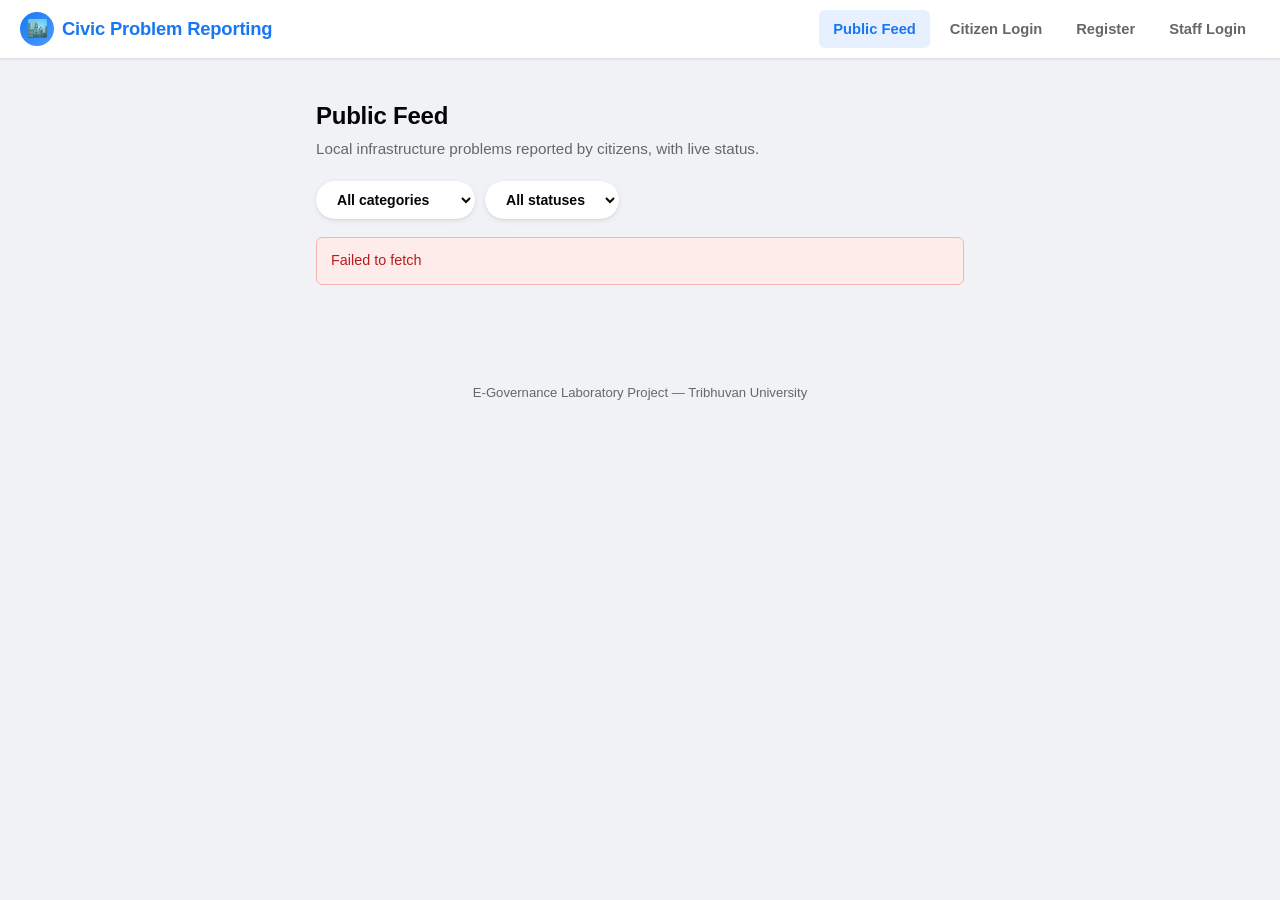
==== frontend/index.html @ 436348e1 "refine all" ====
<!DOCTYPE html>
<html lang="en">
<head>
<meta charset="UTF-8" />
<meta name="viewport" content="width=device-width, initial-scale=1.0" />
<title>Public Feed — Local Civic Problem Reporting System</title>
<link rel="stylesheet" href="css/style.css?v=2" />
</head>
<body>

<header class="site-header">
  <a class="brand" href="index.html"><span class="brand-icon">🏙️</span>Civic Problem Reporting</a>
  <nav id="nav-links"></nav>
</header>

<main>
  <h1>Public Feed</h1>
  <p class="subtitle">Local infrastructure problems reported by citizens, with live status.</p>

  <div class="filters">
    <select id="category-filter">
      <option value="">All categories</option>
    </select>
    <select id="status-filter">
      <option value="">All statuses</option>
      <option value="submitted">Submitted</option>
      <option value="verified">Verified</option>
      <option value="rejected">Rejected</option>
      <option value="in_progress">In Progress</option>
      <option value="completed">Completed</option>
    </select>
  </div>

  <div id="error-box" class="error-box"></div>
  <div id="report-list" class="report-list"></div>
</main>

<footer class="site-footer">
  E-Governance Laboratory Project — Tribhuvan University
</footer>

<script src="js/api.js?v=2"></script>
<script src="js/auth.js?v=2"></script>
<script>
  renderCitizenHeader("index.html");

  const categorySelect = document.getElementById("category-filter");
  CATEGORIES.forEach((c) => {
    const opt = document.createElement("option");
    opt.value = c.value;
    opt.textContent = c.label;
    categorySelect.appendChild(opt);
  });

  const listEl = document.getElementById("report-list");
  const errorEl = document.getElementById("error-box");
  const statusSelect = document.getElementById("status-filter");

  function initials(name) {
    return (name || "?").trim().charAt(0).toUpperCase();
  }

  function reportCardHtml(r) {
    return `
      <div class="card report-card">
        <div class="post-header">
          <div class="avatar">${initials(r.reporter_name)}</div>
          <div class="post-header-text">
            <div class="post-author">${escapeHtml(r.reporter_name)}</div>
            <div class="post-meta">${categoryLabel(r.category)} • Ward ${r.ward_no} • ${formatDate(r.created_at)}</div>
          </div>
          <span class="badge ${r.status}">${statusLabel(r.status)}</span>
        </div>
        <a href="report-detail.html?id=${r.id}">
          <img src="${photoUrl(r.photo_path)}" alt="Photo of reported problem" />
        </a>
        <div class="report-card-body">
          <h3><a href="report-detail.html?id=${r.id}">${categoryLabel(r.category)} — Ward ${r.ward_no}</a></h3>
          <div class="meta-row">📍 Near ${escapeHtml(r.landmark)}</div>
        </div>
      </div>
    `;
  }

  function escapeHtml(str) {
    const div = document.createElement("div");
    div.textContent = str;
    return div.innerHTML;
  }

  async function loadReports() {
    showBox(errorEl, "");
    listEl.innerHTML = spinnerHtml();
    try {
      const params = new URLSearchParams();
      if (categorySelect.value) params.set("category", categorySelect.value);
      if (statusSelect.value) params.set("status_filter", statusSelect.value);
      const query = params.toString() ? `?${params.toString()}` : "";
      const reports = await apiFetch(`/reports${query}`);
      if (reports.length === 0) {
        listEl.innerHTML = `<p class="empty-state">No reports match these filters yet.</p>`;
        return;
      }
      listEl.innerHTML = reports.map(reportCardHtml).join("");
    } catch (err) {
      showBox(errorEl, err.message);
      listEl.innerHTML = "";
    }
  }

  categorySelect.addEventListener("change", loadReports);
  statusSelect.addEventListener("change", loadReports);
  loadReports();
</script>
</body>
</html>
---- frontend/css/style.css ----
/* ============================================================
   Civic Report — visual style
   A Facebook-inspired look: light gray page background, white
   rounded "cards" with soft shadows (no harsh borders), a blue
   accent color, and a sticky top header.
   ============================================================ */

:root {
  --blue: #1877f2;
  --blue-dark: #0f5fcc;
  --blue-soft: #e7f0ff;
  --green: #31a24c;
  --green-dark: #268a3d;
  --red: #dc2626;
  --red-dark: #b91c1c;
  --orange: #d97706;
  --orange-dark: #b45f04;
  --gray-bg: #f0f2f5;
  --gray-border: #dadde1;
  --gray-fill: #e4e6eb;
  --gray-fill-hover: #d8dade;
  --text: #050505;
  --text-muted: #65676b;
  --white: #ffffff;
  --radius: 8px;
  --radius-sm: 6px;
  --radius-lg: 12px;
  --shadow: 0 1px 2px rgba(0, 0, 0, 0.08), 0 2px 6px rgba(0, 0, 0, 0.06);
  --shadow-hover: 0 2px 4px rgba(0, 0, 0, 0.1), 0 6px 16px rgba(0, 0, 0, 0.08);
}

* {
  box-sizing: border-box;
}

body {
  margin: 0;
  font-family: -apple-system, BlinkMacSystemFont, "Segoe UI", Roboto, Helvetica, Arial, sans-serif;
  background: var(--gray-bg);
  color: var(--text);
  line-height: 1.5;
}

a {
  color: var(--blue);
}

/* ---------- Header ---------- */

header.site-header {
  position: sticky;
  top: 0;
  z-index: 20;
  background: var(--white);
  color: var(--text);
  padding: 10px 20px;
  display: flex;
  align-items: center;
  justify-content: space-between;
  flex-wrap: wrap;
  gap: 10px;
  box-shadow: 0 1px 3px rgba(0, 0, 0, 0.12);
}

header.site-header .brand {
  display: inline-flex;
  align-items: center;
  gap: 8px;
  font-size: 1.15rem;
  font-weight: 800;
  color: var(--blue);
  text-decoration: none;
  letter-spacing: -0.01em;
}

.brand-icon {
  display: inline-flex;
  align-items: center;
  justify-content: center;
  width: 34px;
  height: 34px;
  border-radius: 50%;
  background: linear-gradient(135deg, var(--blue), #4a9dff);
  font-size: 1.05rem;
  flex-shrink: 0;
}

header.site-header nav {
  display: flex;
  gap: 6px;
  flex-wrap: wrap;
  align-items: center;
}

header.site-header nav a,
header.site-header nav button {
  color: var(--text-muted);
  text-decoration: none;
  font-size: 0.92rem;
  font-weight: 600;
  background: transparent;
  border: none;
  padding: 8px 14px;
  border-radius: var(--radius-sm);
  cursor: pointer;
  transition: background 0.15s, color 0.15s;
}

header.site-header nav a:hover,
header.site-header nav button:hover {
  background: var(--gray-fill);
  color: var(--text);
}

header.site-header nav a.active {
  color: var(--blue);
  background: var(--blue-soft);
}

/* ---------- Layout ---------- */

main {
  max-width: 680px;
  margin: 0 auto;
  padding: 24px 16px 60px;
}

main.wide {
  max-width: 900px;
}

h1 {
  font-size: 1.5rem;
  font-weight: 800;
  margin-bottom: 4px;
  letter-spacing: -0.01em;
}

.subtitle {
  color: var(--text-muted);
  margin-top: 0;
  margin-bottom: 20px;
  font-size: 0.95rem;
}

.card {
  background: var(--white);
  border: none;
  border-radius: var(--radius-lg);
  box-shadow: var(--shadow);
  padding: 18px 20px;
  margin-bottom: 16px;
}

.form-card {
  max-width: 420px;
  margin: 24px auto;
  padding: 28px 28px 24px;
}

.form-card h1 {
  text-align: center;
}

.form-card > .subtitle {
  text-align: center;
}

/* ---------- Forms ---------- */

label {
  display: block;
  font-weight: 600;
  margin: 14px 0 6px;
  font-size: 0.88rem;
  color: var(--text);
}

input[type="text"],
input[type="email"],
input[type="password"],
input[type="tel"],
input[type="number"],
input[type="date"],
input[type="file"],
select,
textarea {
  width: 100%;
  padding: 10px 12px;
  border: 1px solid var(--gray-border);
  border-radius: var(--radius-sm);
  font-size: 0.95rem;
  font-family: inherit;
  background: var(--white);
  color: var(--text);
  transition: border-color 0.15s, box-shadow 0.15s;
}

input:focus,
select:focus,
textarea:focus {
  outline: none;
  border-color: var(--blue);
  box-shadow: 0 0 0 3px var(--blue-soft);
}

textarea {
  min-height: 90px;
  resize: vertical;
}

.password-field {
  position: relative;
}

.password-field input {
  padding-right: 42px;
}

.password-toggle {
  position: absolute;
  right: 4px;
  top: 50%;
  transform: translateY(-50%);
  background: transparent;
  border: none;
  cursor: pointer;
  font-size: 1.05rem;
  line-height: 1;
  padding: 6px 8px;
  border-radius: var(--radius-sm);
}

.password-toggle:hover {
  background: var(--gray-fill);
}

.checkbox-row {
  display: flex;
  align-items: center;
  gap: 8px;
  margin-top: 14px;
}

.checkbox-row input {
  width: auto;
}

.checkbox-row label {
  margin: 0;
  font-weight: 500;
}

/* ---------- Buttons ---------- */

button.btn,
a.btn {
  display: inline-block;
  background: var(--blue);
  color: var(--white);
  border: none;
  padding: 10px 20px;
  border-radius: var(--radius-sm);
  font-size: 0.95rem;
  font-weight: 700;
  cursor: pointer;
  text-decoration: none;
  margin-top: 18px;
  transition: background 0.15s, transform 0.05s;
}

button.btn:hover,
a.btn:hover {
  background: var(--blue-dark);
}

button.btn:active,
a.btn:active {
  transform: scale(0.98);
}

button.btn.secondary {
  background: var(--gray-fill);
  color: var(--text);
}

button.btn.secondary:hover {
  background: var(--gray-fill-hover);
}

button.btn.small {
  padding: 7px 14px;
  font-size: 0.85rem;
  margin-top: 0;
}

button.btn.reject {
  background: var(--red);
}
button.btn.reject:hover {
  background: var(--red-dark);
}

button.btn.verify {
  background: var(--green);
}
button.btn.verify:hover {
  background: var(--green-dark);
}

button.btn.progress {
  background: var(--orange);
}
button.btn.progress:hover {
  background: var(--orange-dark);
}

button.btn.loading {
  position: relative;
  color: transparent !important;
  pointer-events: none;
}

button.btn.loading::after {
  content: "";
  position: absolute;
  left: 50%;
  top: 50%;
  width: 15px;
  height: 15px;
  margin: -8px 0 0 -8px;
  border: 2px solid rgba(255, 255, 255, 0.5);
  border-top-color: #fff;
  border-radius: 50%;
  animation: spin 0.6s linear infinite;
}

/* ---------- Loading spinner ---------- */

.spinner-center {
  display: flex;
  justify-content: center;
  padding: 48px 0;
}

.spinner {
  width: 30px;
  height: 30px;
  border: 3px solid var(--gray-border);
  border-top-color: var(--blue);
  border-radius: 50%;
  animation: spin 0.7s linear infinite;
}

@keyframes spin {
  to {
    transform: rotate(360deg);
  }
}

/* ---------- Alerts ---------- */

.error-box {
  background: #fdecea;
  border: 1px solid #f5b5b0;
  color: var(--red-dark);
  padding: 12px 14px;
  border-radius: var(--radius-sm);
  margin: 14px 0;
  font-size: 0.9rem;
  font-weight: 500;
  display: none;
}

.success-box {
  background: #e7f6ec;
  border: 1px solid #a8ddb8;
  color: var(--green-dark);
  padding: 12px 14px;
  border-radius: var(--radius-sm);
  margin: 14px 0;
  font-size: 0.9rem;
  font-weight: 500;
  display: none;
}

/* ---------- Filters ---------- */

.filters {
  display: flex;
  gap: 10px;
  flex-wrap: wrap;
  margin-bottom: 18px;
}

.filters select {
  width: auto;
  background: var(--white);
  border-radius: 999px;
  padding: 9px 16px;
  box-shadow: var(--shadow);
  border-color: transparent;
  font-weight: 600;
  font-size: 0.88rem;
}

/* ---------- Feed / report "post" cards ---------- */

.report-list {
  display: grid;
  gap: 16px;
}

.report-card {
  padding: 0;
  overflow: hidden;
  transition: box-shadow 0.15s, transform 0.15s;
}

.report-card:hover {
  box-shadow: var(--shadow-hover);
  transform: translateY(-1px);
}

.post-header {
  display: flex;
  align-items: center;
  gap: 10px;
  padding: 14px 16px 10px;
}

.avatar {
  flex-shrink: 0;
  width: 40px;
  height: 40px;
  border-radius: 50%;
  background: linear-gradient(135deg, var(--blue), #7db4ff);
  color: var(--white);
  display: flex;
  align-items: center;
  justify-content: center;
  font-weight: 700;
  font-size: 1rem;
}

.post-header-text {
  flex: 1;
  min-width: 0;
}

.post-author {
  font-weight: 700;
  font-size: 0.95rem;
  color: var(--text);
}

.post-meta {
  font-size: 0.82rem;
  color: var(--text-muted);
}

.report-card img,
.report-photo img {
  width: 100%;
  height: 320px;
  object-fit: cover;
  display: block;
  background: var(--gray-bg);
}

.report-photo img {
  height: auto;
  max-height: 420px;
  border-radius: var(--radius-lg);
}

.report-card-body {
  padding: 4px 16px 16px;
}

.report-card-body h3 {
  margin: 0 0 4px;
  font-size: 1.05rem;
}

.report-card-body h3 a {
  color: var(--text);
  text-decoration: none;
}

.report-card-body h3 a:hover {
  color: var(--blue);
  text-decoration: underline;
}

.meta-row {
  color: var(--text-muted);
  font-size: 0.87rem;
  margin-bottom: 6px;
}

/* ---------- Status badges ---------- */

.badge {
  display: inline-block;
  padding: 4px 12px;
  border-radius: 999px;
  font-size: 0.76rem;
  font-weight: 700;
  text-transform: capitalize;
  color: var(--white);
  letter-spacing: 0.01em;
}

.badge.submitted { background: #8a8d91; }
.badge.verified { background: var(--blue); }
.badge.rejected { background: var(--red); }
.badge.in_progress { background: var(--orange); }
.badge.completed { background: var(--green); }

/* ---------- Status history timeline ---------- */

.status-log {
  position: relative;
  border-left: 2px solid var(--gray-border);
  margin-left: 6px;
  padding-left: 18px;
}

.status-log-entry {
  position: relative;
  margin-bottom: 16px;
}

.status-log-entry::before {
  content: "";
  position: absolute;
  left: -24px;
  top: 4px;
  width: 11px;
  height: 11px;
  border-radius: 50%;
  background: var(--blue);
  border: 2px solid var(--white);
  box-shadow: 0 0 0 1px var(--gray-border);
}

.status-log-entry:last-child {
  margin-bottom: 0;
}

.status-log-entry .log-action {
  font-weight: 700;
  text-transform: capitalize;
}

.status-log-entry .log-meta {
  font-size: 0.82rem;
  color: var(--text-muted);
}

/* ---------- Tables (admin) ---------- */

table.data-table {
  width: 100%;
  border-collapse: collapse;
}

table.data-table th,
table.data-table td {
  text-align: left;
  padding: 10px 12px;
  border-bottom: 1px solid var(--gray-border);
  font-size: 0.9rem;
}

table.data-table th {
  color: var(--text-muted);
  font-weight: 700;
  font-size: 0.8rem;
  text-transform: uppercase;
  letter-spacing: 0.02em;
}

table.data-table tbody tr:hover {
  background: var(--gray-bg);
}

/* ---------- Misc ---------- */

.actions-row {
  display: flex;
  gap: 8px;
  flex-wrap: wrap;
  margin-top: 10px;
}

.empty-state {
  text-align: center;
  color: var(--text-muted);
  padding: 48px 20px;
  font-size: 0.95rem;
}

#map {
  height: 280px;
  border-radius: var(--radius);
  border: 1px solid var(--gray-border);
  margin-top: 10px;
}

.helper-text {
  font-size: 0.82rem;
  color: var(--text-muted);
  margin-top: 4px;
}

.inline-form {
  border-top: 1px solid var(--gray-border);
  margin-top: 12px;
  padding-top: 12px;
  display: none;
}

footer.site-footer {
  text-align: center;
  color: var(--text-muted);
  font-size: 0.82rem;
  padding: 24px 20px;
}
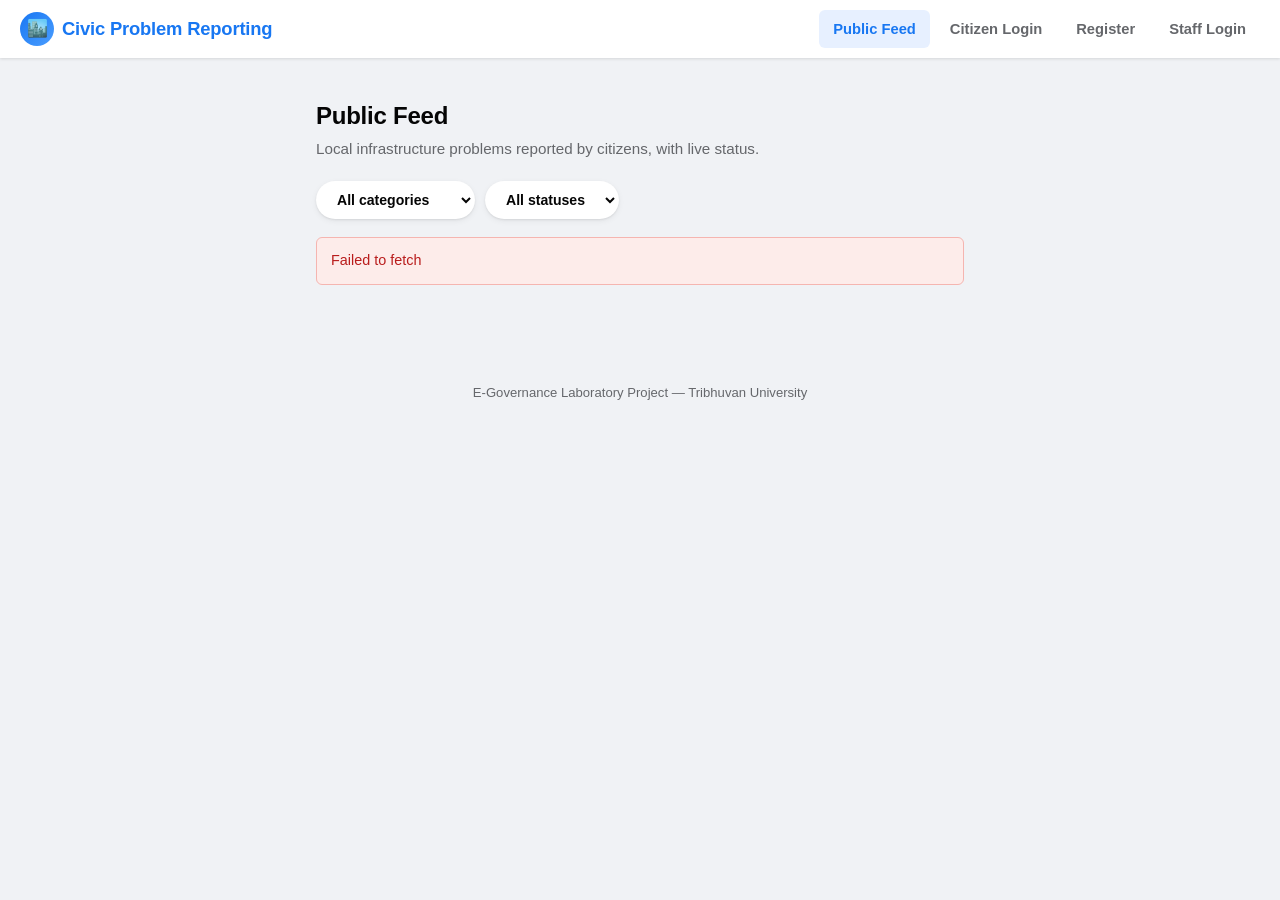
==== commit 450246d0: "prefect" ====
--- a/frontend/index.html
+++ b/frontend/index.html
@@ -40,7 +40,7 @@
 </footer>
 
 <script src="js/api.js?v=2"></script>
-<script src="js/auth.js?v=2"></script>
+<script src="js/auth.js?v=3"></script>
 <script>
   renderCitizenHeader("index.html");
 
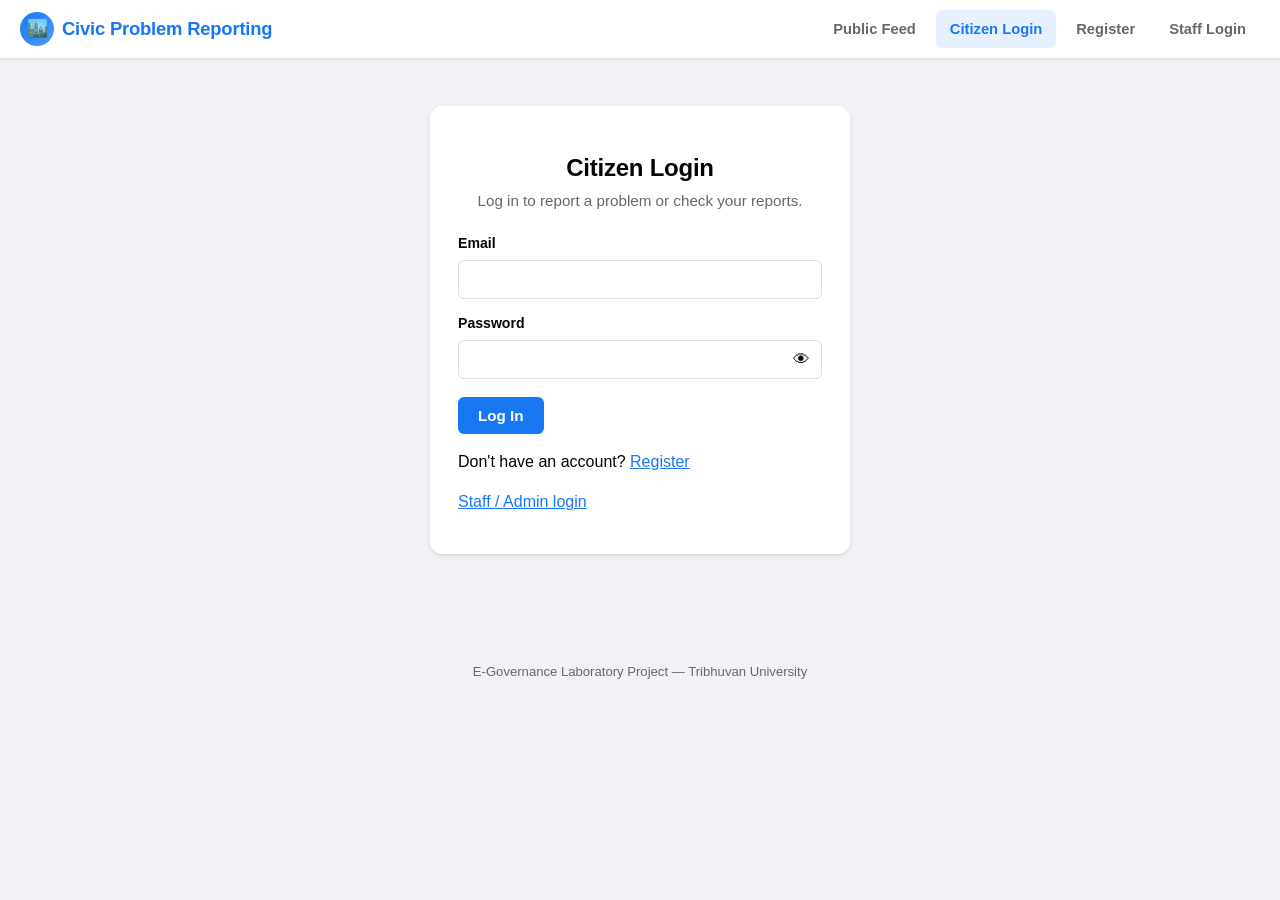
==== commit bfc3b5fc: "Fix photo persistence, admin/staff separation, and login session bugs - Store uploaded report photos" ====
--- a/frontend/index.html
+++ b/frontend/index.html
@@ -2,115 +2,11 @@
 <html lang="en">
 <head>
 <meta charset="UTF-8" />
-<meta name="viewport" content="width=device-width, initial-scale=1.0" />
-<title>Public Feed — Local Civic Problem Reporting System</title>
-<link rel="stylesheet" href="css/style.css?v=2" />
+<meta http-equiv="refresh" content="0; url=login.html" />
+<title>Civic Problem Reporting</title>
+<script>window.location.replace("login.html");</script>
 </head>
 <body>
-
-<header class="site-header">
-  <a class="brand" href="index.html"><span class="brand-icon">🏙️</span>Civic Problem Reporting</a>
-  <nav id="nav-links"></nav>
-</header>
-
-<main>
-  <h1>Public Feed</h1>
-  <p class="subtitle">Local infrastructure problems reported by citizens, with live status.</p>
-
-  <div class="filters">
-    <select id="category-filter">
-      <option value="">All categories</option>
-    </select>
-    <select id="status-filter">
-      <option value="">All statuses</option>
-      <option value="submitted">Submitted</option>
-      <option value="verified">Verified</option>
-      <option value="rejected">Rejected</option>
-      <option value="in_progress">In Progress</option>
-      <option value="completed">Completed</option>
-    </select>
-  </div>
-
-  <div id="error-box" class="error-box"></div>
-  <div id="report-list" class="report-list"></div>
-</main>
-
-<footer class="site-footer">
-  E-Governance Laboratory Project — Tribhuvan University
-</footer>
-
-<script src="js/api.js?v=2"></script>
-<script src="js/auth.js?v=3"></script>
-<script>
-  renderCitizenHeader("index.html");
-
-  const categorySelect = document.getElementById("category-filter");
-  CATEGORIES.forEach((c) => {
-    const opt = document.createElement("option");
-    opt.value = c.value;
-    opt.textContent = c.label;
-    categorySelect.appendChild(opt);
-  });
-
-  const listEl = document.getElementById("report-list");
-  const errorEl = document.getElementById("error-box");
-  const statusSelect = document.getElementById("status-filter");
-
-  function initials(name) {
-    return (name || "?").trim().charAt(0).toUpperCase();
-  }
-
-  function reportCardHtml(r) {
-    return `
-      <div class="card report-card">
-        <div class="post-header">
-          <div class="avatar">${initials(r.reporter_name)}</div>
-          <div class="post-header-text">
-            <div class="post-author">${escapeHtml(r.reporter_name)}</div>
-            <div class="post-meta">${categoryLabel(r.category)} • Ward ${r.ward_no} • ${formatDate(r.created_at)}</div>
-          </div>
-          <span class="badge ${r.status}">${statusLabel(r.status)}</span>
-        </div>
-        <a href="report-detail.html?id=${r.id}">
-          <img src="${photoUrl(r.photo_path)}" alt="Photo of reported problem" />
-        </a>
-        <div class="report-card-body">
-          <h3><a href="report-detail.html?id=${r.id}">${categoryLabel(r.category)} — Ward ${r.ward_no}</a></h3>
-          <div class="meta-row">📍 Near ${escapeHtml(r.landmark)}</div>
-        </div>
-      </div>
-    `;
-  }
-
-  function escapeHtml(str) {
-    const div = document.createElement("div");
-    div.textContent = str;
-    return div.innerHTML;
-  }
-
-  async function loadReports() {
-    showBox(errorEl, "");
-    listEl.innerHTML = spinnerHtml();
-    try {
-      const params = new URLSearchParams();
-      if (categorySelect.value) params.set("category", categorySelect.value);
-      if (statusSelect.value) params.set("status_filter", statusSelect.value);
-      const query = params.toString() ? `?${params.toString()}` : "";
-      const reports = await apiFetch(`/reports${query}`);
-      if (reports.length === 0) {
-        listEl.innerHTML = `<p class="empty-state">No reports match these filters yet.</p>`;
-        return;
-      }
-      listEl.innerHTML = reports.map(reportCardHtml).join("");
-    } catch (err) {
-      showBox(errorEl, err.message);
-      listEl.innerHTML = "";
-    }
-  }
-
-  categorySelect.addEventListener("change", loadReports);
-  statusSelect.addEventListener("change", loadReports);
-  loadReports();
-</script>
+<p>Redirecting to <a href="login.html">login</a>…</p>
 </body>
 </html>
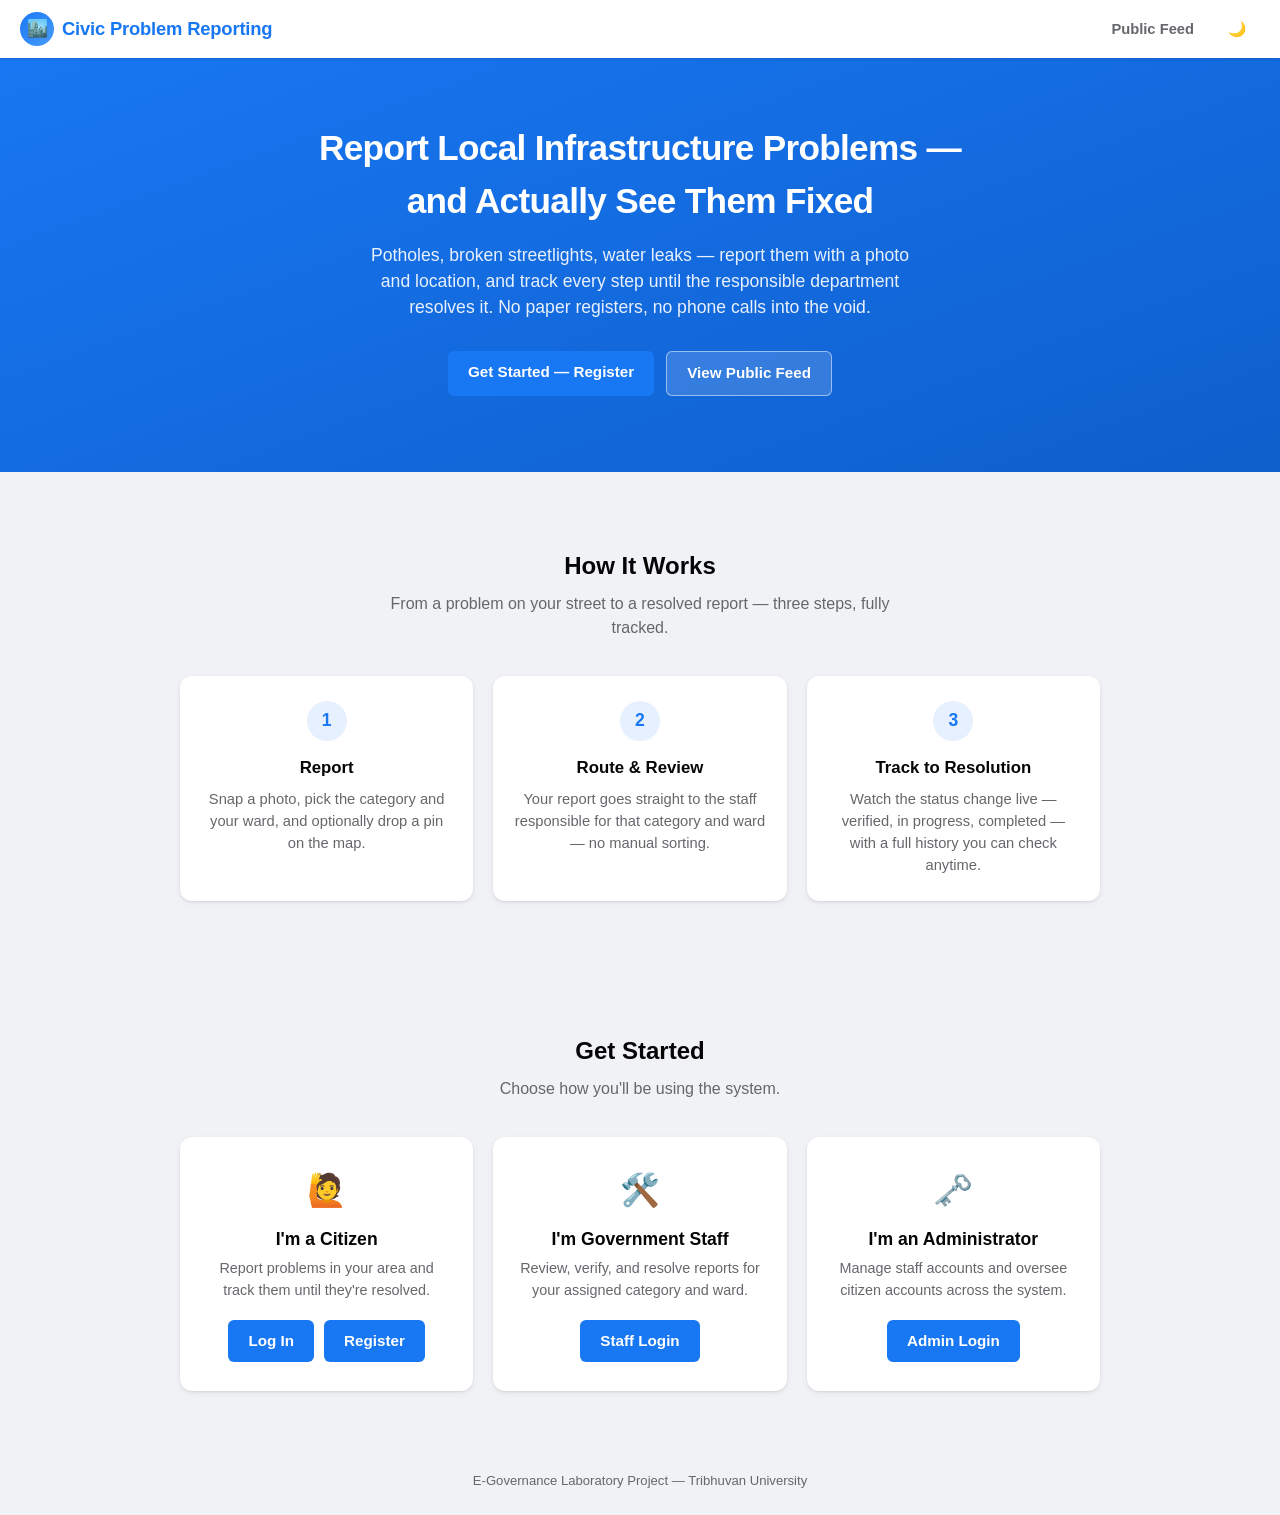
==== commit 07c235bd: "Add admin staff/citizen management, dark mode, and a real landing page - Admin can now disable/re-en" ====
--- a/frontend/index.html
+++ b/frontend/index.html
@@ -2,11 +2,93 @@
 <html lang="en">
 <head>
 <meta charset="UTF-8" />
-<meta http-equiv="refresh" content="0; url=login.html" />
-<title>Civic Problem Reporting</title>
-<script>window.location.replace("login.html");</script>
+<script>(function(){var t=localStorage.getItem("theme");if(t==="dark"||t==="light")document.documentElement.setAttribute("data-theme",t);})();</script>
+<meta name="viewport" content="width=device-width, initial-scale=1.0" />
+<title>Local Civic Problem Reporting System</title>
+<link rel="stylesheet" href="css/style.css?v=3" />
 </head>
 <body>
-<p>Redirecting to <a href="login.html">login</a>…</p>
+
+<header class="site-header">
+  <a class="brand" href="index.html"><span class="brand-icon">🏙️</span>Civic Problem Reporting</a>
+  <nav>
+    <a href="feed.html">Public Feed</a>
+    <button type="button" class="theme-toggle" data-theme-toggle aria-label="Toggle dark mode"></button>
+  </nav>
+</header>
+
+<section class="hero">
+  <h1>Report Local Infrastructure Problems — and Actually See Them Fixed</h1>
+  <p class="hero-subtitle">
+    Potholes, broken streetlights, water leaks — report them with a photo and
+    location, and track every step until the responsible department resolves
+    it. No paper registers, no phone calls into the void.
+  </p>
+  <div class="hero-actions">
+    <a class="btn" href="register.html">Get Started — Register</a>
+    <a class="btn secondary" href="feed.html">View Public Feed</a>
+  </div>
+</section>
+
+<section class="landing-section">
+  <h2>How It Works</h2>
+  <p class="section-subtitle">From a problem on your street to a resolved report — three steps, fully tracked.</p>
+  <div class="steps-grid">
+    <div class="step-card">
+      <div class="step-num">1</div>
+      <h3>Report</h3>
+      <p>Snap a photo, pick the category and your ward, and optionally drop a pin on the map.</p>
+    </div>
+    <div class="step-card">
+      <div class="step-num">2</div>
+      <h3>Route &amp; Review</h3>
+      <p>Your report goes straight to the staff responsible for that category and ward — no manual sorting.</p>
+    </div>
+    <div class="step-card">
+      <div class="step-num">3</div>
+      <h3>Track to Resolution</h3>
+      <p>Watch the status change live — verified, in progress, completed — with a full history you can check anytime.</p>
+    </div>
+  </div>
+</section>
+
+<section class="landing-section">
+  <h2>Get Started</h2>
+  <p class="section-subtitle">Choose how you'll be using the system.</p>
+  <div class="role-grid">
+    <div class="role-card">
+      <div class="role-icon">🙋</div>
+      <h3>I'm a Citizen</h3>
+      <p>Report problems in your area and track them until they're resolved.</p>
+      <div class="role-links">
+        <a class="btn small" href="login.html">Log In</a>
+        <a class="btn small secondary" href="register.html">Register</a>
+      </div>
+    </div>
+    <div class="role-card">
+      <div class="role-icon">🛠️</div>
+      <h3>I'm Government Staff</h3>
+      <p>Review, verify, and resolve reports for your assigned category and ward.</p>
+      <div class="role-links">
+        <a class="btn small" href="staff-login.html">Staff Login</a>
+      </div>
+    </div>
+    <div class="role-card">
+      <div class="role-icon">🗝️</div>
+      <h3>I'm an Administrator</h3>
+      <p>Manage staff accounts and oversee citizen accounts across the system.</p>
+      <div class="role-links">
+        <a class="btn small" href="staff-login.html">Admin Login</a>
+      </div>
+    </div>
+  </div>
+</section>
+
+<footer class="site-footer">
+  E-Governance Laboratory Project — Tribhuvan University
+</footer>
+
+<script src="js/api.js?v=4"></script>
+<script src="js/auth.js?v=8"></script>
 </body>
 </html>
--- a/frontend/css/style.css
+++ b/frontend/css/style.css
@@ -0,0 +1,831 @@
+/* ============================================================
+   Civic Report — visual style
+   A Facebook-inspired look: light gray page background, white
+   rounded "cards" with soft shadows (no harsh borders), a blue
+   accent color, and a sticky top header.
+   ============================================================ */
+
+:root {
+  --blue: #1877f2;
+  --blue-dark: #0f5fcc;
+  --blue-soft: #e7f0ff;
+  --green: #31a24c;
+  --green-dark: #268a3d;
+  --red: #dc2626;
+  --red-dark: #b91c1c;
+  --orange: #d97706;
+  --orange-dark: #b45f04;
+  --gray-bg: #f0f2f5;
+  --gray-border: #dadde1;
+  --gray-fill: #e4e6eb;
+  --gray-fill-hover: #d8dade;
+  --text: #050505;
+  --text-muted: #65676b;
+  --white: #ffffff;
+  --radius: 8px;
+  --radius-sm: 6px;
+  --radius-lg: 12px;
+  --shadow: 0 1px 2px rgba(0, 0, 0, 0.08), 0 2px 6px rgba(0, 0, 0, 0.06);
+  --shadow-hover: 0 2px 4px rgba(0, 0, 0, 0.1), 0 6px 16px rgba(0, 0, 0, 0.08);
+  --error-bg: #fdecea;
+  --error-border: #f5b5b0;
+  --success-bg: #e7f6ec;
+  --success-border: #a8ddb8;
+  --card-border: transparent;
+}
+
+/* Dark mode only applies when explicitly turned on via the toggle button in
+   the header (data-theme="dark") — light is always the default, regardless
+   of the OS/browser setting. See api.js for the toggle logic. */
+:root[data-theme="dark"] {
+  --blue: #4599ff;
+  --blue-dark: #2e89ff;
+  --blue-soft: #1b2a3d;
+  --green: #3fc463;
+  --green-dark: #2fa350;
+  --red: #f45b5b;
+  --red-dark: #e04343;
+  --orange: #f0a020;
+  --orange-dark: #d68a0f;
+  --gray-bg: #18191a;
+  --gray-border: #3a3b3c;
+  --gray-fill: #3a3b3c;
+  --gray-fill-hover: #4e4f50;
+  --text: #e4e6eb;
+  --text-muted: #b0b3b8;
+  --white: #242526;
+  --error-bg: #3a1f1f;
+  --error-border: #5c2b2b;
+  --success-bg: #1e3324;
+  --success-border: #2c4d34;
+  --card-border: var(--gray-border);
+  --shadow: 0 1px 2px rgba(0, 0, 0, 0.4), 0 2px 6px rgba(0, 0, 0, 0.3);
+  --shadow-hover: 0 2px 4px rgba(0, 0, 0, 0.45), 0 6px 16px rgba(0, 0, 0, 0.35);
+}
+
+* {
+  box-sizing: border-box;
+}
+
+body {
+  margin: 0;
+  font-family: -apple-system, BlinkMacSystemFont, "Segoe UI", Roboto, Helvetica, Arial, sans-serif;
+  background: var(--gray-bg);
+  color: var(--text);
+  line-height: 1.5;
+  transition: background-color 0.15s, color 0.15s;
+}
+
+.theme-toggle {
+  background: transparent;
+  border: none;
+  cursor: pointer;
+  font-size: 1.15rem;
+  line-height: 1;
+  padding: 8px 10px;
+  border-radius: var(--radius-sm);
+  transition: background 0.15s;
+}
+
+.theme-toggle:hover {
+  background: var(--gray-fill);
+}
+
+a {
+  color: var(--blue);
+}
+
+/* ---------- Header ---------- */
+
+header.site-header {
+  position: sticky;
+  top: 0;
+  z-index: 20;
+  background: var(--white);
+  color: var(--text);
+  padding: 10px 20px;
+  display: flex;
+  align-items: center;
+  justify-content: space-between;
+  flex-wrap: wrap;
+  gap: 10px;
+  box-shadow: 0 1px 3px rgba(0, 0, 0, 0.12);
+}
+
+header.site-header .brand {
+  display: inline-flex;
+  align-items: center;
+  gap: 8px;
+  font-size: 1.15rem;
+  font-weight: 800;
+  color: var(--blue);
+  text-decoration: none;
+  letter-spacing: -0.01em;
+}
+
+.brand-icon {
+  display: inline-flex;
+  align-items: center;
+  justify-content: center;
+  width: 34px;
+  height: 34px;
+  border-radius: 50%;
+  background: linear-gradient(135deg, var(--blue), #4a9dff);
+  font-size: 1.05rem;
+  flex-shrink: 0;
+}
+
+header.site-header nav {
+  display: flex;
+  gap: 6px;
+  flex-wrap: wrap;
+  align-items: center;
+}
+
+header.site-header nav a,
+header.site-header nav button {
+  color: var(--text-muted);
+  text-decoration: none;
+  font-size: 0.92rem;
+  font-weight: 600;
+  background: transparent;
+  border: none;
+  padding: 8px 14px;
+  border-radius: var(--radius-sm);
+  cursor: pointer;
+  transition: background 0.15s, color 0.15s;
+}
+
+header.site-header nav a:hover,
+header.site-header nav button:hover {
+  background: var(--gray-fill);
+  color: var(--text);
+}
+
+header.site-header nav a.active {
+  color: var(--blue);
+  background: var(--blue-soft);
+}
+
+/* ---------- Layout ---------- */
+
+main {
+  max-width: 680px;
+  margin: 0 auto;
+  padding: 24px 16px 60px;
+}
+
+main.wide {
+  max-width: 900px;
+}
+
+h1 {
+  font-size: 1.5rem;
+  font-weight: 800;
+  margin-bottom: 4px;
+  letter-spacing: -0.01em;
+}
+
+.subtitle {
+  color: var(--text-muted);
+  margin-top: 0;
+  margin-bottom: 20px;
+  font-size: 0.95rem;
+}
+
+.card {
+  background: var(--white);
+  border: 1px solid var(--card-border);
+  border-radius: var(--radius-lg);
+  box-shadow: var(--shadow);
+  padding: 18px 20px;
+  margin-bottom: 16px;
+}
+
+.form-card {
+  max-width: 420px;
+  margin: 24px auto;
+  padding: 28px 28px 24px;
+}
+
+.form-card h1 {
+  text-align: center;
+}
+
+.form-card > .subtitle {
+  text-align: center;
+}
+
+/* ---------- Forms ---------- */
+
+label {
+  display: block;
+  font-weight: 600;
+  margin: 14px 0 6px;
+  font-size: 0.88rem;
+  color: var(--text);
+}
+
+input[type="text"],
+input[type="email"],
+input[type="password"],
+input[type="tel"],
+input[type="number"],
+input[type="date"],
+input[type="file"],
+select,
+textarea {
+  width: 100%;
+  padding: 10px 12px;
+  border: 1px solid var(--gray-border);
+  border-radius: var(--radius-sm);
+  font-size: 0.95rem;
+  font-family: inherit;
+  background: var(--white);
+  color: var(--text);
+  transition: border-color 0.15s, box-shadow 0.15s;
+}
+
+input:focus,
+select:focus,
+textarea:focus {
+  outline: none;
+  border-color: var(--blue);
+  box-shadow: 0 0 0 3px var(--blue-soft);
+}
+
+textarea {
+  min-height: 90px;
+  resize: vertical;
+}
+
+.password-field {
+  position: relative;
+}
+
+.password-field input {
+  padding-right: 42px;
+}
+
+.password-toggle {
+  position: absolute;
+  right: 4px;
+  top: 50%;
+  transform: translateY(-50%);
+  background: transparent;
+  border: none;
+  cursor: pointer;
+  font-size: 1.05rem;
+  line-height: 1;
+  padding: 6px 8px;
+  border-radius: var(--radius-sm);
+}
+
+.password-toggle:hover {
+  background: var(--gray-fill);
+}
+
+.checkbox-row {
+  display: flex;
+  align-items: center;
+  gap: 8px;
+  margin-top: 14px;
+}
+
+.checkbox-row input {
+  width: auto;
+}
+
+.checkbox-row label {
+  margin: 0;
+  font-weight: 500;
+}
+
+/* ---------- Buttons ---------- */
+
+button.btn,
+a.btn {
+  display: inline-block;
+  background: var(--blue);
+  color: var(--white);
+  border: none;
+  padding: 10px 20px;
+  border-radius: var(--radius-sm);
+  font-size: 0.95rem;
+  font-weight: 700;
+  cursor: pointer;
+  text-decoration: none;
+  margin-top: 18px;
+  transition: background 0.15s, transform 0.05s;
+}
+
+button.btn:hover,
+a.btn:hover {
+  background: var(--blue-dark);
+}
+
+button.btn:active,
+a.btn:active {
+  transform: scale(0.98);
+}
+
+button.btn.secondary {
+  background: var(--gray-fill);
+  color: var(--text);
+}
+
+button.btn.secondary:hover {
+  background: var(--gray-fill-hover);
+}
+
+button.btn.small {
+  padding: 7px 14px;
+  font-size: 0.85rem;
+  margin-top: 0;
+}
+
+button.btn.reject {
+  background: var(--red);
+}
+button.btn.reject:hover {
+  background: var(--red-dark);
+}
+
+button.btn.verify {
+  background: var(--green);
+}
+button.btn.verify:hover {
+  background: var(--green-dark);
+}
+
+button.btn.progress {
+  background: var(--orange);
+}
+button.btn.progress:hover {
+  background: var(--orange-dark);
+}
+
+button.btn.loading {
+  position: relative;
+  color: transparent !important;
+  pointer-events: none;
+}
+
+button.btn.loading::after {
+  content: "";
+  position: absolute;
+  left: 50%;
+  top: 50%;
+  width: 15px;
+  height: 15px;
+  margin: -8px 0 0 -8px;
+  border: 2px solid rgba(255, 255, 255, 0.5);
+  border-top-color: #fff;
+  border-radius: 50%;
+  animation: spin 0.6s linear infinite;
+}
+
+/* ---------- Loading spinner ---------- */
+
+.spinner-center {
+  display: flex;
+  justify-content: center;
+  padding: 48px 0;
+}
+
+.spinner {
+  width: 30px;
+  height: 30px;
+  border: 3px solid var(--gray-border);
+  border-top-color: var(--blue);
+  border-radius: 50%;
+  animation: spin 0.7s linear infinite;
+}
+
+@keyframes spin {
+  to {
+    transform: rotate(360deg);
+  }
+}
+
+/* ---------- Alerts ---------- */
+
+.error-box {
+  background: var(--error-bg);
+  border: 1px solid var(--error-border);
+  color: var(--red-dark);
+  padding: 12px 14px;
+  border-radius: var(--radius-sm);
+  margin: 14px 0;
+  font-size: 0.9rem;
+  font-weight: 500;
+  display: none;
+}
+
+.success-box {
+  background: var(--success-bg);
+  border: 1px solid var(--success-border);
+  color: var(--green-dark);
+  padding: 12px 14px;
+  border-radius: var(--radius-sm);
+  margin: 14px 0;
+  font-size: 0.9rem;
+  font-weight: 500;
+  display: none;
+}
+
+/* ---------- Filters ---------- */
+
+.filters {
+  display: flex;
+  gap: 10px;
+  flex-wrap: wrap;
+  margin-bottom: 18px;
+}
+
+.filters select {
+  width: auto;
+  background: var(--white);
+  border-radius: 999px;
+  padding: 9px 16px;
+  box-shadow: var(--shadow);
+  border-color: transparent;
+  font-weight: 600;
+  font-size: 0.88rem;
+}
+
+/* ---------- Feed / report "post" cards ---------- */
+
+.report-list {
+  display: grid;
+  gap: 16px;
+}
+
+.report-card {
+  padding: 0;
+  overflow: hidden;
+  transition: box-shadow 0.15s, transform 0.15s;
+}
+
+.report-card:hover {
+  box-shadow: var(--shadow-hover);
+  transform: translateY(-1px);
+}
+
+.post-header {
+  display: flex;
+  align-items: center;
+  gap: 10px;
+  padding: 14px 16px 10px;
+}
+
+.avatar {
+  flex-shrink: 0;
+  width: 40px;
+  height: 40px;
+  border-radius: 50%;
+  background: linear-gradient(135deg, var(--blue), #7db4ff);
+  color: var(--white);
+  display: flex;
+  align-items: center;
+  justify-content: center;
+  font-weight: 700;
+  font-size: 1rem;
+}
+
+.post-header-text {
+  flex: 1;
+  min-width: 0;
+}
+
+.post-author {
+  font-weight: 700;
+  font-size: 0.95rem;
+  color: var(--text);
+}
+
+.post-meta {
+  font-size: 0.82rem;
+  color: var(--text-muted);
+}
+
+.report-card img,
+.report-photo img {
+  width: 100%;
+  height: 320px;
+  object-fit: cover;
+  display: block;
+  background: var(--gray-bg);
+}
+
+.report-photo img {
+  height: auto;
+  max-height: 420px;
+  border-radius: var(--radius-lg);
+}
+
+.report-card-body {
+  padding: 4px 16px 16px;
+}
+
+.report-card-body h3 {
+  margin: 0 0 4px;
+  font-size: 1.05rem;
+}
+
+.report-card-body h3 a {
+  color: var(--text);
+  text-decoration: none;
+}
+
+.report-card-body h3 a:hover {
+  color: var(--blue);
+  text-decoration: underline;
+}
+
+.meta-row {
+  color: var(--text-muted);
+  font-size: 0.87rem;
+  margin-bottom: 6px;
+}
+
+/* ---------- Status badges ---------- */
+
+.badge {
+  display: inline-block;
+  padding: 4px 12px;
+  border-radius: 999px;
+  font-size: 0.76rem;
+  font-weight: 700;
+  text-transform: capitalize;
+  color: var(--white);
+  letter-spacing: 0.01em;
+}
+
+.badge.submitted { background: #8a8d91; }
+.badge.verified { background: var(--blue); }
+.badge.rejected { background: var(--red); }
+.badge.in_progress { background: var(--orange); }
+.badge.completed { background: var(--green); }
+
+/* ---------- Status history timeline ---------- */
+
+.status-log {
+  position: relative;
+  border-left: 2px solid var(--gray-border);
+  margin-left: 6px;
+  padding-left: 18px;
+}
+
+.status-log-entry {
+  position: relative;
+  margin-bottom: 16px;
+}
+
+.status-log-entry::before {
+  content: "";
+  position: absolute;
+  left: -24px;
+  top: 4px;
+  width: 11px;
+  height: 11px;
+  border-radius: 50%;
+  background: var(--blue);
+  border: 2px solid var(--white);
+  box-shadow: 0 0 0 1px var(--gray-border);
+}
+
+.status-log-entry:last-child {
+  margin-bottom: 0;
+}
+
+.status-log-entry .log-action {
+  font-weight: 700;
+  text-transform: capitalize;
+}
+
+.status-log-entry .log-meta {
+  font-size: 0.82rem;
+  color: var(--text-muted);
+}
+
+/* ---------- Tables (admin) ---------- */
+
+table.data-table {
+  width: 100%;
+  border-collapse: collapse;
+}
+
+table.data-table th,
+table.data-table td {
+  text-align: left;
+  padding: 10px 12px;
+  border-bottom: 1px solid var(--gray-border);
+  font-size: 0.9rem;
+}
+
+table.data-table th {
+  color: var(--text-muted);
+  font-weight: 700;
+  font-size: 0.8rem;
+  text-transform: uppercase;
+  letter-spacing: 0.02em;
+}
+
+table.data-table tbody tr:hover {
+  background: var(--gray-bg);
+}
+
+/* ---------- Misc ---------- */
+
+.actions-row {
+  display: flex;
+  gap: 8px;
+  flex-wrap: wrap;
+  margin-top: 10px;
+}
+
+.empty-state {
+  text-align: center;
+  color: var(--text-muted);
+  padding: 48px 20px;
+  font-size: 0.95rem;
+}
+
+#map {
+  height: 280px;
+  border-radius: var(--radius);
+  border: 1px solid var(--gray-border);
+  margin-top: 10px;
+}
+
+.helper-text {
+  font-size: 0.82rem;
+  color: var(--text-muted);
+  margin-top: 4px;
+}
+
+.inline-form {
+  border-top: 1px solid var(--gray-border);
+  margin-top: 12px;
+  padding-top: 12px;
+  display: none;
+}
+
+footer.site-footer {
+  text-align: center;
+  color: var(--text-muted);
+  font-size: 0.82rem;
+  padding: 24px 20px;
+}
+
+/* ---------- Landing page ---------- */
+
+.hero {
+  background: linear-gradient(160deg, var(--blue), var(--blue-dark));
+  color: #ffffff;
+  padding: 64px 20px 76px;
+  text-align: center;
+}
+
+.hero h1 {
+  font-size: 2.2rem;
+  font-weight: 800;
+  max-width: 680px;
+  margin: 0 auto 14px;
+  letter-spacing: -0.02em;
+}
+
+.hero p.hero-subtitle {
+  font-size: 1.1rem;
+  color: rgba(255, 255, 255, 0.9);
+  max-width: 560px;
+  margin: 0 auto 30px;
+}
+
+.hero-actions {
+  display: flex;
+  justify-content: center;
+  gap: 12px;
+  flex-wrap: wrap;
+}
+
+.hero-actions .btn {
+  margin-top: 0;
+}
+
+.hero-actions a.btn.secondary {
+  background: rgba(255, 255, 255, 0.15);
+  color: #ffffff;
+  border: 1px solid rgba(255, 255, 255, 0.5);
+}
+
+.hero-actions a.btn.secondary:hover {
+  background: rgba(255, 255, 255, 0.25);
+}
+
+.landing-section {
+  max-width: 960px;
+  margin: 0 auto;
+  padding: 56px 20px;
+}
+
+.landing-section h2 {
+  text-align: center;
+  font-size: 1.5rem;
+  font-weight: 800;
+  margin-bottom: 8px;
+}
+
+.landing-section > p.section-subtitle {
+  text-align: center;
+  color: var(--text-muted);
+  max-width: 520px;
+  margin: 0 auto 36px;
+}
+
+.steps-grid {
+  display: grid;
+  grid-template-columns: repeat(auto-fit, minmax(220px, 1fr));
+  gap: 20px;
+}
+
+.step-card {
+  background: var(--white);
+  border: 1px solid var(--card-border);
+  border-radius: var(--radius-lg);
+  box-shadow: var(--shadow);
+  padding: 24px 20px;
+  text-align: center;
+}
+
+.step-card .step-num {
+  display: inline-flex;
+  align-items: center;
+  justify-content: center;
+  width: 40px;
+  height: 40px;
+  border-radius: 50%;
+  background: var(--blue-soft);
+  color: var(--blue);
+  font-weight: 800;
+  font-size: 1.1rem;
+  margin-bottom: 14px;
+}
+
+.step-card h3 {
+  margin: 0 0 8px;
+  font-size: 1.05rem;
+}
+
+.step-card p {
+  color: var(--text-muted);
+  font-size: 0.92rem;
+  margin: 0;
+}
+
+.role-grid {
+  display: grid;
+  grid-template-columns: repeat(auto-fit, minmax(240px, 1fr));
+  gap: 20px;
+}
+
+.role-card {
+  background: var(--white);
+  border: 1px solid var(--card-border);
+  border-radius: var(--radius-lg);
+  box-shadow: var(--shadow);
+  padding: 28px 24px;
+  text-align: center;
+  display: flex;
+  flex-direction: column;
+  align-items: center;
+}
+
+.role-card .role-icon {
+  font-size: 2rem;
+  margin-bottom: 12px;
+}
+
+.role-card h3 {
+  margin: 0 0 6px;
+  font-size: 1.1rem;
+}
+
+.role-card p {
+  color: var(--text-muted);
+  font-size: 0.9rem;
+  margin: 0 0 18px;
+  flex: 1;
+}
+
+.role-card .role-links {
+  display: flex;
+  gap: 10px;
+  flex-wrap: wrap;
+  justify-content: center;
+}
+
+.role-card .btn {
+  margin-top: 0;
+}
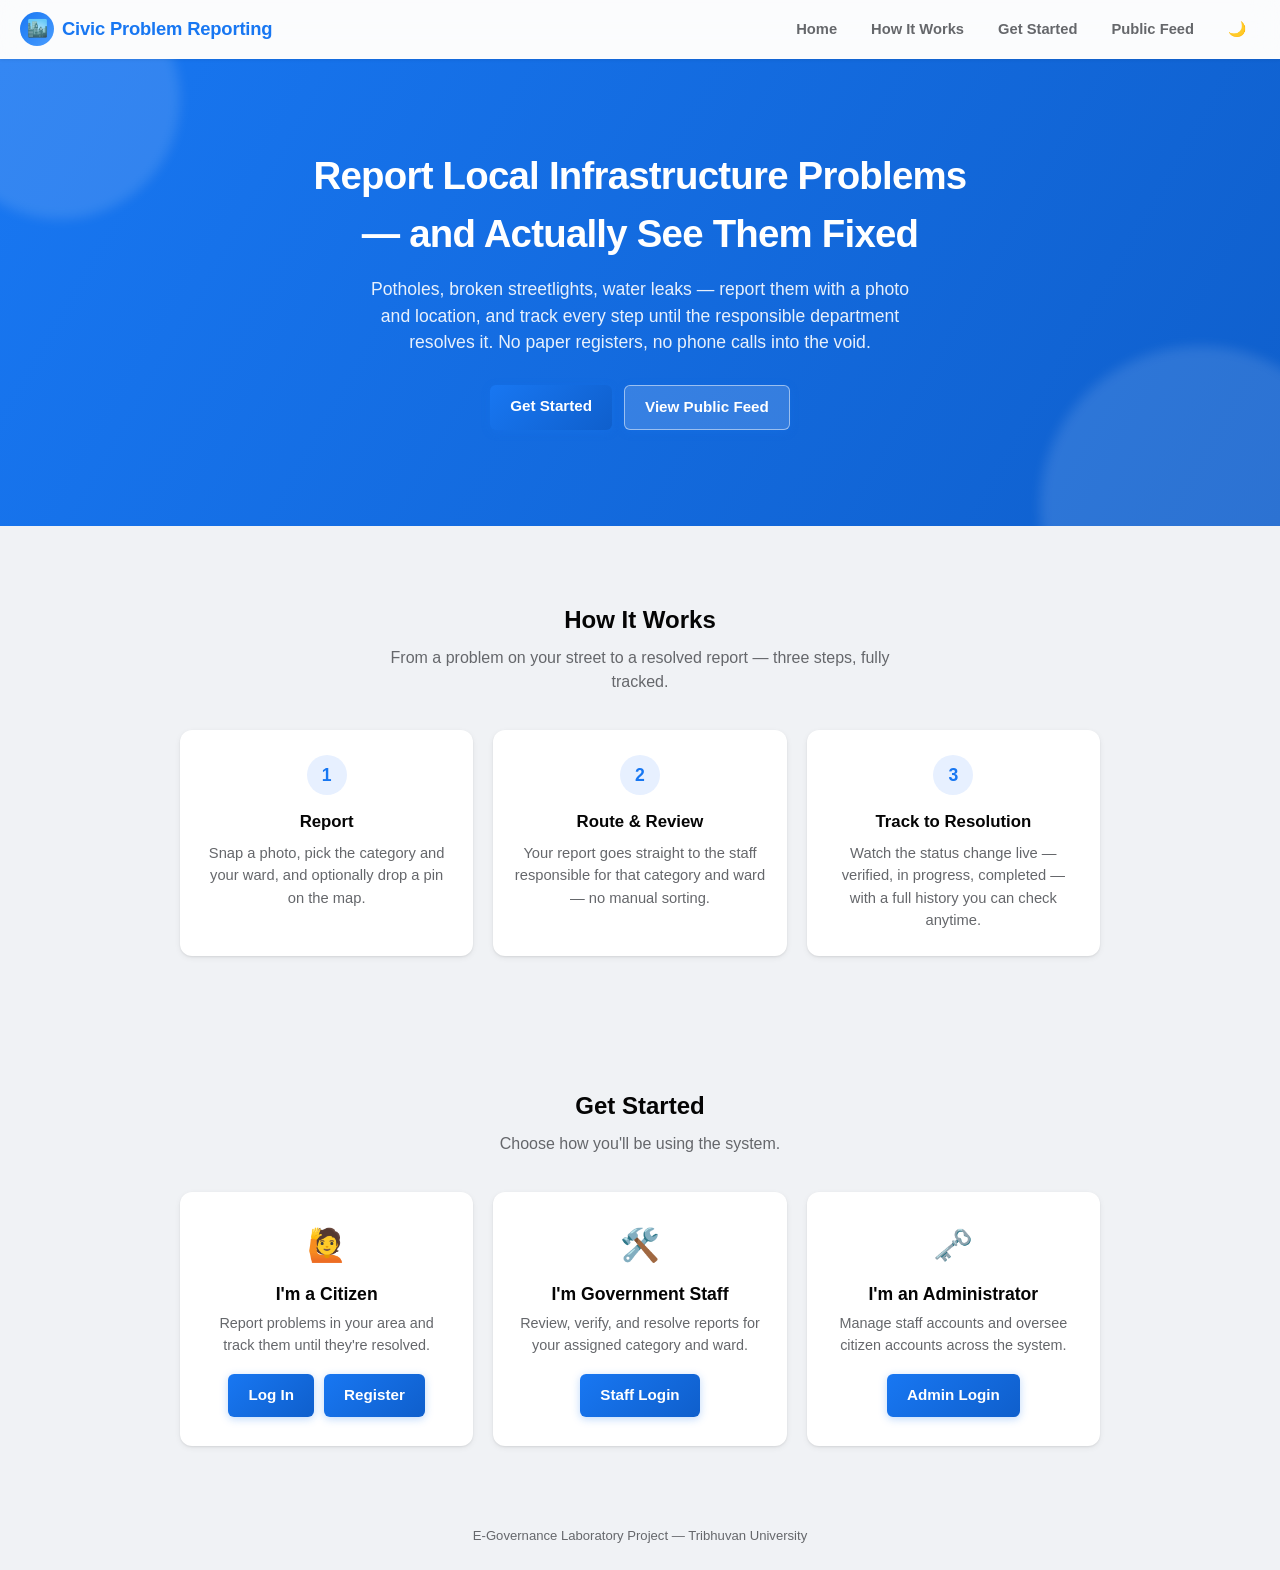
==== commit 80bea031: "Add citizen-staff messaging, citizenship verification, and a richer UI pass - Per-report private mes" ====
--- a/frontend/index.html
+++ b/frontend/index.html
@@ -5,19 +5,22 @@
 <script>(function(){var t=localStorage.getItem("theme");if(t==="dark"||t==="light")document.documentElement.setAttribute("data-theme",t);})();</script>
 <meta name="viewport" content="width=device-width, initial-scale=1.0" />
 <title>Local Civic Problem Reporting System</title>
-<link rel="stylesheet" href="css/style.css?v=3" />
+<link rel="stylesheet" href="css/style.css?v=9" />
 </head>
 <body>
 
 <header class="site-header">
   <a class="brand" href="index.html"><span class="brand-icon">🏙️</span>Civic Problem Reporting</a>
   <nav>
+    <a href="#home">Home</a>
+    <a href="#how-it-works">How It Works</a>
+    <a href="#get-started">Get Started</a>
     <a href="feed.html">Public Feed</a>
     <button type="button" class="theme-toggle" data-theme-toggle aria-label="Toggle dark mode"></button>
   </nav>
 </header>
 
-<section class="hero">
+<section class="hero" id="home">
   <h1>Report Local Infrastructure Problems — and Actually See Them Fixed</h1>
   <p class="hero-subtitle">
     Potholes, broken streetlights, water leaks — report them with a photo and
@@ -25,26 +28,26 @@
     it. No paper registers, no phone calls into the void.
   </p>
   <div class="hero-actions">
-    <a class="btn" href="register.html">Get Started — Register</a>
+    <a class="btn" href="#get-started">Get Started</a>
     <a class="btn secondary" href="feed.html">View Public Feed</a>
   </div>
 </section>
 
-<section class="landing-section">
-  <h2>How It Works</h2>
-  <p class="section-subtitle">From a problem on your street to a resolved report — three steps, fully tracked.</p>
+<section class="landing-section" id="how-it-works">
+  <h2 class="reveal">How It Works</h2>
+  <p class="section-subtitle reveal">From a problem on your street to a resolved report — three steps, fully tracked.</p>
   <div class="steps-grid">
-    <div class="step-card">
+    <div class="step-card reveal reveal-stagger">
       <div class="step-num">1</div>
       <h3>Report</h3>
       <p>Snap a photo, pick the category and your ward, and optionally drop a pin on the map.</p>
     </div>
-    <div class="step-card">
+    <div class="step-card reveal reveal-stagger">
       <div class="step-num">2</div>
       <h3>Route &amp; Review</h3>
       <p>Your report goes straight to the staff responsible for that category and ward — no manual sorting.</p>
     </div>
-    <div class="step-card">
+    <div class="step-card reveal reveal-stagger">
       <div class="step-num">3</div>
       <h3>Track to Resolution</h3>
       <p>Watch the status change live — verified, in progress, completed — with a full history you can check anytime.</p>
@@ -52,11 +55,11 @@
   </div>
 </section>
 
-<section class="landing-section">
-  <h2>Get Started</h2>
-  <p class="section-subtitle">Choose how you'll be using the system.</p>
+<section class="landing-section" id="get-started">
+  <h2 class="reveal">Get Started</h2>
+  <p class="section-subtitle reveal">Choose how you'll be using the system.</p>
   <div class="role-grid">
-    <div class="role-card">
+    <div class="role-card reveal reveal-stagger">
       <div class="role-icon">🙋</div>
       <h3>I'm a Citizen</h3>
       <p>Report problems in your area and track them until they're resolved.</p>
@@ -65,7 +68,7 @@
         <a class="btn small secondary" href="register.html">Register</a>
       </div>
     </div>
-    <div class="role-card">
+    <div class="role-card reveal reveal-stagger">
       <div class="role-icon">🛠️</div>
       <h3>I'm Government Staff</h3>
       <p>Review, verify, and resolve reports for your assigned category and ward.</p>
@@ -73,7 +76,7 @@
         <a class="btn small" href="staff-login.html">Staff Login</a>
       </div>
     </div>
-    <div class="role-card">
+    <div class="role-card reveal reveal-stagger">
       <div class="role-icon">🗝️</div>
       <h3>I'm an Administrator</h3>
       <p>Manage staff accounts and oversee citizen accounts across the system.</p>
@@ -88,7 +91,7 @@
   E-Governance Laboratory Project — Tribhuvan University
 </footer>
 
-<script src="js/api.js?v=4"></script>
+<script src="js/api.js?v=8"></script>
 <script src="js/auth.js?v=8"></script>
 </body>
 </html>
--- a/frontend/css/style.css
+++ b/frontend/css/style.css
@@ -32,6 +32,8 @@
   --success-bg: #e7f6ec;
   --success-border: #a8ddb8;
   --card-border: transparent;
+  --glass-bg: rgba(255, 255, 255, 0.72);
+  --glass-border: rgba(255, 255, 255, 0.4);
 }
 
 /* Dark mode only applies when explicitly turned on via the toggle button in
@@ -61,10 +63,26 @@
   --card-border: var(--gray-border);
   --shadow: 0 1px 2px rgba(0, 0, 0, 0.4), 0 2px 6px rgba(0, 0, 0, 0.3);
   --shadow-hover: 0 2px 4px rgba(0, 0, 0, 0.45), 0 6px 16px rgba(0, 0, 0, 0.35);
+  --glass-bg: rgba(36, 37, 38, 0.72);
+  --glass-border: rgba(255, 255, 255, 0.08);
 }
 
 * {
   box-sizing: border-box;
+}
+
+html {
+  scroll-behavior: smooth;
+}
+
+@media (prefers-reduced-motion: reduce) {
+  html {
+    scroll-behavior: auto;
+  }
+  *, *::before, *::after {
+    animation-duration: 0.01ms !important;
+    transition-duration: 0.01ms !important;
+  }
 }
 
 body {
@@ -101,7 +119,10 @@
   position: sticky;
   top: 0;
   z-index: 20;
-  background: var(--white);
+  background: var(--glass-bg);
+  backdrop-filter: blur(14px) saturate(180%);
+  -webkit-backdrop-filter: blur(14px) saturate(180%);
+  border-bottom: 1px solid var(--glass-border);
   color: var(--text);
   padding: 10px 20px;
   display: flex;
@@ -109,7 +130,7 @@
   justify-content: space-between;
   flex-wrap: wrap;
   gap: 10px;
-  box-shadow: 0 1px 3px rgba(0, 0, 0, 0.12);
+  box-shadow: 0 1px 3px rgba(0, 0, 0, 0.08);
 }
 
 header.site-header .brand {
@@ -186,6 +207,18 @@
   letter-spacing: -0.01em;
 }
 
+main > h1 {
+  animation: heroFadeUp 0.5s ease both;
+}
+
+main > .subtitle {
+  animation: heroFadeUp 0.5s ease 0.06s both;
+}
+
+main > .filters {
+  animation: heroFadeUp 0.5s ease 0.12s both;
+}
+
 .subtitle {
   color: var(--text-muted);
   margin-top: 0;
@@ -206,6 +239,7 @@
   max-width: 420px;
   margin: 24px auto;
   padding: 28px 28px 24px;
+  animation: heroFadeUp 0.5s ease both;
 }
 
 .form-card h1 {
@@ -214,6 +248,135 @@
 
 .form-card > .subtitle {
   text-align: center;
+}
+
+/* ---------- Auth pages (login/register/staff-login) — split screen ---------- */
+
+.auth-shell {
+  max-width: none;
+  padding: 0;
+  display: grid;
+  grid-template-columns: 1.05fr 1fr;
+  min-height: calc(100vh - 61px);
+}
+
+.auth-visual {
+  position: relative;
+  overflow: hidden;
+  display: flex;
+  flex-direction: column;
+  align-items: flex-start;
+  justify-content: center;
+  gap: 14px;
+  padding: 56px;
+  color: #ffffff;
+  background: linear-gradient(150deg, var(--blue), var(--blue-dark), #6a3df5, var(--blue));
+  background-size: 300% 300%;
+  animation: heroGradient 16s ease infinite;
+}
+
+.auth-visual::before,
+.auth-visual::after {
+  content: "";
+  position: absolute;
+  border-radius: 50%;
+  background: rgba(255, 255, 255, 0.12);
+  filter: blur(6px);
+  pointer-events: none;
+  animation: floatBlob 9s ease-in-out infinite;
+}
+
+.auth-visual::before {
+  width: 220px;
+  height: 220px;
+  top: -60px;
+  right: -60px;
+}
+
+.auth-visual::after {
+  width: 280px;
+  height: 280px;
+  bottom: -120px;
+  left: -60px;
+  animation-delay: 3s;
+}
+
+.auth-visual > * {
+  position: relative;
+  z-index: 1;
+}
+
+.auth-visual .auth-visual-icon {
+  font-size: 2.6rem;
+  width: 68px;
+  height: 68px;
+  display: flex;
+  align-items: center;
+  justify-content: center;
+  background: rgba(255, 255, 255, 0.15);
+  border-radius: var(--radius-lg);
+  margin-bottom: 8px;
+  animation: heroFadeUp 0.7s ease both;
+}
+
+.auth-visual h2 {
+  font-size: 1.9rem;
+  font-weight: 800;
+  max-width: 420px;
+  margin: 0;
+  letter-spacing: -0.02em;
+  animation: heroFadeUp 0.7s ease 0.08s both;
+}
+
+.auth-visual p {
+  font-size: 1.02rem;
+  color: rgba(255, 255, 255, 0.88);
+  max-width: 380px;
+  margin: 0;
+  animation: heroFadeUp 0.7s ease 0.16s both;
+}
+
+.auth-visual .auth-visual-points {
+  margin-top: 18px;
+  display: flex;
+  flex-direction: column;
+  gap: 12px;
+  animation: heroFadeUp 0.7s ease 0.24s both;
+}
+
+.auth-visual .auth-visual-points span {
+  display: flex;
+  align-items: center;
+  gap: 10px;
+  font-size: 0.94rem;
+  color: rgba(255, 255, 255, 0.92);
+}
+
+.auth-form-panel {
+  display: flex;
+  align-items: center;
+  justify-content: center;
+  padding: 40px 24px;
+}
+
+.auth-form-panel .form-card {
+  width: 100%;
+  max-width: 420px;
+  margin: 0;
+  animation: heroFadeUp 0.6s ease both;
+}
+
+@media (max-width: 860px) {
+  .auth-shell {
+    grid-template-columns: 1fr;
+    min-height: 0;
+  }
+  .auth-visual {
+    padding: 40px 28px;
+  }
+  .auth-visual .auth-visual-points {
+    display: none;
+  }
 }
 
 /* ---------- Forms ---------- */
@@ -306,7 +469,7 @@
 button.btn,
 a.btn {
   display: inline-block;
-  background: var(--blue);
+  background: linear-gradient(135deg, var(--blue), var(--blue-dark));
   color: var(--white);
   border: none;
   padding: 10px 20px;
@@ -316,12 +479,15 @@
   cursor: pointer;
   text-decoration: none;
   margin-top: 18px;
-  transition: background 0.15s, transform 0.05s;
+  box-shadow: 0 2px 8px rgba(24, 119, 242, 0.28);
+  transition: transform 0.15s, box-shadow 0.15s, filter 0.15s;
 }
 
 button.btn:hover,
 a.btn:hover {
-  background: var(--blue-dark);
+  transform: translateY(-1px);
+  box-shadow: 0 4px 14px rgba(24, 119, 242, 0.35);
+  filter: brightness(1.05);
 }
 
 button.btn:active,
@@ -443,7 +609,8 @@
   margin-bottom: 18px;
 }
 
-.filters select {
+.filters select,
+.filters input[type="search"] {
   width: auto;
   background: var(--white);
   border-radius: 999px;
@@ -452,6 +619,24 @@
   border-color: transparent;
   font-weight: 600;
   font-size: 0.88rem;
+  transition: box-shadow 0.15s, transform 0.15s;
+}
+
+.filters select:hover,
+.filters input[type="search"]:hover {
+  box-shadow: var(--shadow-hover);
+}
+
+.filters input[type="search"] {
+  flex: 1;
+  min-width: 220px;
+  font-weight: 500;
+}
+
+.results-count {
+  color: var(--text-muted);
+  font-size: 0.85rem;
+  margin: -8px 0 14px;
 }
 
 /* ---------- Feed / report "post" cards ---------- */
@@ -464,12 +649,39 @@
 .report-card {
   padding: 0;
   overflow: hidden;
-  transition: box-shadow 0.15s, transform 0.15s;
+  transition: box-shadow 0.2s, transform 0.2s;
 }
 
 .report-card:hover {
   box-shadow: var(--shadow-hover);
-  transform: translateY(-1px);
+  transform: translateY(-4px);
+}
+
+.report-img-wrap {
+  position: relative;
+  display: block;
+  overflow: hidden;
+}
+
+.report-img-wrap img {
+  transition: transform 0.35s ease;
+}
+
+.report-card:hover .report-img-wrap img {
+  transform: scale(1.05);
+}
+
+.category-chip {
+  position: absolute;
+  top: 10px;
+  left: 10px;
+  background: rgba(0, 0, 0, 0.55);
+  color: #fff;
+  padding: 5px 12px;
+  border-radius: 999px;
+  font-size: 0.78rem;
+  font-weight: 600;
+  backdrop-filter: blur(4px);
 }
 
 .post-header {
@@ -648,9 +860,186 @@
 .empty-state {
   text-align: center;
   color: var(--text-muted);
-  padding: 48px 20px;
+  padding: 56px 20px;
   font-size: 0.95rem;
 }
+
+.empty-state .empty-icon {
+  display: block;
+  font-size: 2.4rem;
+  margin-bottom: 10px;
+  opacity: 0.7;
+}
+
+/* ---------- Card entrance animation (feed/dashboard lists) ---------- */
+
+@keyframes cardIn {
+  from { opacity: 0; transform: translateY(16px); }
+  to { opacity: 1; transform: translateY(0); }
+}
+
+.card-anim-in {
+  animation: cardIn 0.45s ease both;
+}
+
+/* ---------- Stats summary pills (staff/admin dashboards) ---------- */
+
+.stats-row {
+  display: flex;
+  flex-wrap: wrap;
+  gap: 12px;
+  margin: 4px 0 24px;
+}
+
+.stat-pill {
+  display: flex;
+  align-items: center;
+  gap: 12px;
+  padding: 14px 20px;
+  border-radius: var(--radius);
+  background: var(--white);
+  border: 1px solid var(--card-border);
+  box-shadow: 0 2px 10px rgba(0, 0, 0, 0.04);
+  min-width: 96px;
+  transition: transform 0.2s ease, box-shadow 0.2s ease;
+}
+
+.stat-pill:hover {
+  transform: translateY(-3px) scale(1.02);
+  box-shadow: 0 8px 18px rgba(0, 0, 0, 0.08);
+}
+
+.stat-pill .stat-icon {
+  flex-shrink: 0;
+  width: 42px;
+  height: 42px;
+  border-radius: 12px;
+  display: flex;
+  align-items: center;
+  justify-content: center;
+  font-size: 1.3rem;
+  background: linear-gradient(135deg, var(--pill-accent, var(--blue)), var(--pill-accent-dark, var(--blue-dark)));
+}
+
+.stat-pill > div {
+  display: flex;
+  flex-direction: column;
+  gap: 2px;
+}
+
+.stat-pill .stat-num {
+  font-size: 1.6rem;
+  font-weight: 700;
+  background: linear-gradient(135deg, var(--pill-accent, var(--blue)), var(--pill-accent-dark, var(--blue-dark)));
+  -webkit-background-clip: text;
+  background-clip: text;
+  color: transparent;
+  line-height: 1;
+}
+
+.stat-pill .stat-label {
+  font-size: 0.78rem;
+  color: var(--text-muted);
+  text-transform: uppercase;
+  letter-spacing: 0.04em;
+}
+
+.stat-pill.accent-blue { --pill-accent: var(--blue); --pill-accent-dark: var(--blue-dark); }
+.stat-pill.accent-green { --pill-accent: var(--green); --pill-accent-dark: var(--green-dark); }
+.stat-pill.accent-orange { --pill-accent: var(--orange); --pill-accent-dark: var(--orange-dark); }
+.stat-pill.accent-purple { --pill-accent: #8a5cf6; --pill-accent-dark: #6c3ce0; }
+
+/* ---------- Admin hero banner ---------- */
+
+.admin-hero {
+  display: flex;
+  align-items: center;
+  gap: 18px;
+  padding: 26px 28px;
+  margin-bottom: 22px;
+  border-radius: var(--radius-lg);
+  color: #fff;
+  background: linear-gradient(120deg, var(--blue), var(--blue-dark), #6a3df5, var(--blue));
+  background-size: 300% 300%;
+  animation: heroGradient 16s ease infinite;
+  position: relative;
+  overflow: hidden;
+}
+
+.admin-hero h1,
+.admin-hero .subtitle {
+  color: #fff;
+  margin: 0;
+}
+
+.admin-hero .subtitle {
+  opacity: 0.9;
+  margin-top: 4px;
+}
+
+.admin-hero-icon {
+  flex-shrink: 0;
+  width: 56px;
+  height: 56px;
+  border-radius: 16px;
+  background: rgba(255, 255, 255, 0.18);
+  backdrop-filter: blur(6px);
+  display: flex;
+  align-items: center;
+  justify-content: center;
+  font-size: 1.8rem;
+}
+
+/* ---------- Section cards (admin dashboard) ---------- */
+
+.section-card {
+  border-top: 4px solid var(--section-accent, var(--blue));
+}
+
+.section-card h3 {
+  display: flex;
+  align-items: center;
+  gap: 10px;
+}
+
+.section-card .section-icon {
+  display: inline-flex;
+  align-items: center;
+  justify-content: center;
+  width: 32px;
+  height: 32px;
+  border-radius: 10px;
+  background: color-mix(in srgb, var(--section-accent, var(--blue)) 15%, transparent);
+  font-size: 1rem;
+}
+
+.section-card.accent-blue { --section-accent: var(--blue); }
+.section-card.accent-green { --section-accent: var(--green); }
+.section-card.accent-orange { --section-accent: var(--orange); }
+.section-card.accent-purple { --section-accent: #8a5cf6; }
+
+/* ---------- Role chips (admin staff table) ---------- */
+
+.role-chip {
+  display: inline-block;
+  padding: 4px 12px;
+  border-radius: 999px;
+  font-size: 0.78rem;
+  font-weight: 700;
+}
+
+.role-chip.admin {
+  background: color-mix(in srgb, #8a5cf6 18%, transparent);
+  color: #6c3ce0;
+}
+
+.role-chip.staff {
+  background: color-mix(in srgb, var(--blue) 15%, transparent);
+  color: var(--blue-dark);
+}
+
+:root[data-theme="dark"] .role-chip.admin { color: #b79bfa; }
+:root[data-theme="dark"] .role-chip.staff { color: #7db4ff; }
 
 #map {
   height: 280px;
@@ -682,18 +1071,67 @@
 /* ---------- Landing page ---------- */
 
 .hero {
-  background: linear-gradient(160deg, var(--blue), var(--blue-dark));
+  position: relative;
+  overflow: hidden;
+  background: linear-gradient(120deg, var(--blue), var(--blue-dark), #6a3df5, var(--blue));
+  background-size: 300% 300%;
+  animation: heroGradient 14s ease infinite;
   color: #ffffff;
-  padding: 64px 20px 76px;
+  padding: 88px 20px 96px;
   text-align: center;
+  scroll-margin-top: 70px;
+}
+
+@keyframes heroGradient {
+  0% { background-position: 0% 50%; }
+  50% { background-position: 100% 50%; }
+  100% { background-position: 0% 50%; }
+}
+
+.hero::before,
+.hero::after {
+  content: "";
+  position: absolute;
+  border-radius: 50%;
+  background: rgba(255, 255, 255, 0.12);
+  filter: blur(6px);
+  pointer-events: none;
+  animation: floatBlob 9s ease-in-out infinite;
+}
+
+.hero::before {
+  width: 240px;
+  height: 240px;
+  top: -80px;
+  left: -60px;
+  animation-delay: 0s;
+}
+
+.hero::after {
+  width: 320px;
+  height: 320px;
+  bottom: -140px;
+  right: -80px;
+  animation-delay: 2.5s;
+}
+
+@keyframes floatBlob {
+  0%, 100% { transform: translate(0, 0) scale(1); }
+  50% { transform: translate(20px, -20px) scale(1.08); }
+}
+
+.hero > * {
+  position: relative;
+  z-index: 1;
 }
 
 .hero h1 {
-  font-size: 2.2rem;
+  font-size: 2.4rem;
   font-weight: 800;
-  max-width: 680px;
+  max-width: 700px;
   margin: 0 auto 14px;
   letter-spacing: -0.02em;
+  animation: heroFadeUp 0.7s ease both;
 }
 
 .hero p.hero-subtitle {
@@ -701,6 +1139,7 @@
   color: rgba(255, 255, 255, 0.9);
   max-width: 560px;
   margin: 0 auto 30px;
+  animation: heroFadeUp 0.7s ease 0.1s both;
 }
 
 .hero-actions {
@@ -708,6 +1147,12 @@
   justify-content: center;
   gap: 12px;
   flex-wrap: wrap;
+  animation: heroFadeUp 0.7s ease 0.2s both;
+}
+
+@keyframes heroFadeUp {
+  from { opacity: 0; transform: translateY(16px); }
+  to { opacity: 1; transform: translateY(0); }
 }
 
 .hero-actions .btn {
@@ -728,7 +1173,25 @@
   max-width: 960px;
   margin: 0 auto;
   padding: 56px 20px;
-}
+  scroll-margin-top: 70px;
+}
+
+/* ---------- Scroll-reveal (see initScrollReveal() in api.js) ---------- */
+
+.reveal {
+  opacity: 0;
+  transform: translateY(28px);
+  transition: opacity 0.6s ease, transform 0.6s ease;
+}
+
+.reveal.revealed {
+  opacity: 1;
+  transform: translateY(0);
+}
+
+.reveal-stagger.revealed:nth-child(1) { transition-delay: 0s; }
+.reveal-stagger.revealed:nth-child(2) { transition-delay: 0.1s; }
+.reveal-stagger.revealed:nth-child(3) { transition-delay: 0.2s; }
 
 .landing-section h2 {
   text-align: center;
@@ -757,6 +1220,16 @@
   box-shadow: var(--shadow);
   padding: 24px 20px;
   text-align: center;
+  transition: transform 0.25s ease, box-shadow 0.25s ease;
+}
+
+.step-card:hover {
+  transform: translateY(-6px);
+  box-shadow: var(--shadow-hover);
+}
+
+.step-card:hover .step-num {
+  transform: scale(1.12);
 }
 
 .step-card .step-num {
@@ -768,6 +1241,7 @@
   border-radius: 50%;
   background: var(--blue-soft);
   color: var(--blue);
+  transition: transform 0.25s ease;
   font-weight: 800;
   font-size: 1.1rem;
   margin-bottom: 14px;
@@ -800,11 +1274,23 @@
   display: flex;
   flex-direction: column;
   align-items: center;
+  transition: transform 0.25s ease, box-shadow 0.25s ease;
+}
+
+.role-card:hover {
+  transform: translateY(-6px);
+  box-shadow: var(--shadow-hover);
+}
+
+.role-card:hover .role-icon {
+  transform: scale(1.15) rotate(-4deg);
 }
 
 .role-card .role-icon {
   font-size: 2rem;
   margin-bottom: 12px;
+  display: inline-block;
+  transition: transform 0.25s ease;
 }
 
 .role-card h3 {
@@ -829,3 +1315,65 @@
 .role-card .btn {
   margin-top: 0;
 }
+
+/* ---------- Message thread (report chat) ---------- */
+
+.message-thread {
+  display: flex;
+  flex-direction: column;
+  gap: 10px;
+  max-height: 360px;
+  overflow-y: auto;
+  padding: 4px 2px;
+  margin-bottom: 14px;
+}
+
+.message-bubble {
+  max-width: 80%;
+  padding: 10px 14px;
+  border-radius: 14px;
+  font-size: 0.92rem;
+  line-height: 1.4;
+}
+
+.message-bubble .msg-meta {
+  font-size: 0.74rem;
+  font-weight: 700;
+  margin-bottom: 3px;
+  opacity: 0.75;
+}
+
+.message-bubble.from-citizen {
+  align-self: flex-start;
+  background: var(--gray-fill);
+  color: var(--text);
+  border-bottom-left-radius: 4px;
+}
+
+.message-bubble.from-staff {
+  align-self: flex-end;
+  background: var(--blue);
+  color: #ffffff;
+  border-bottom-right-radius: 4px;
+}
+
+.message-bubble.from-staff .msg-meta {
+  opacity: 0.85;
+}
+
+.message-form {
+  display: flex;
+  gap: 8px;
+  align-items: flex-end;
+}
+
+.message-form textarea {
+  min-height: 44px;
+  max-height: 100px;
+  resize: vertical;
+}
+
+.message-form .btn {
+  margin-top: 0;
+  white-space: nowrap;
+}
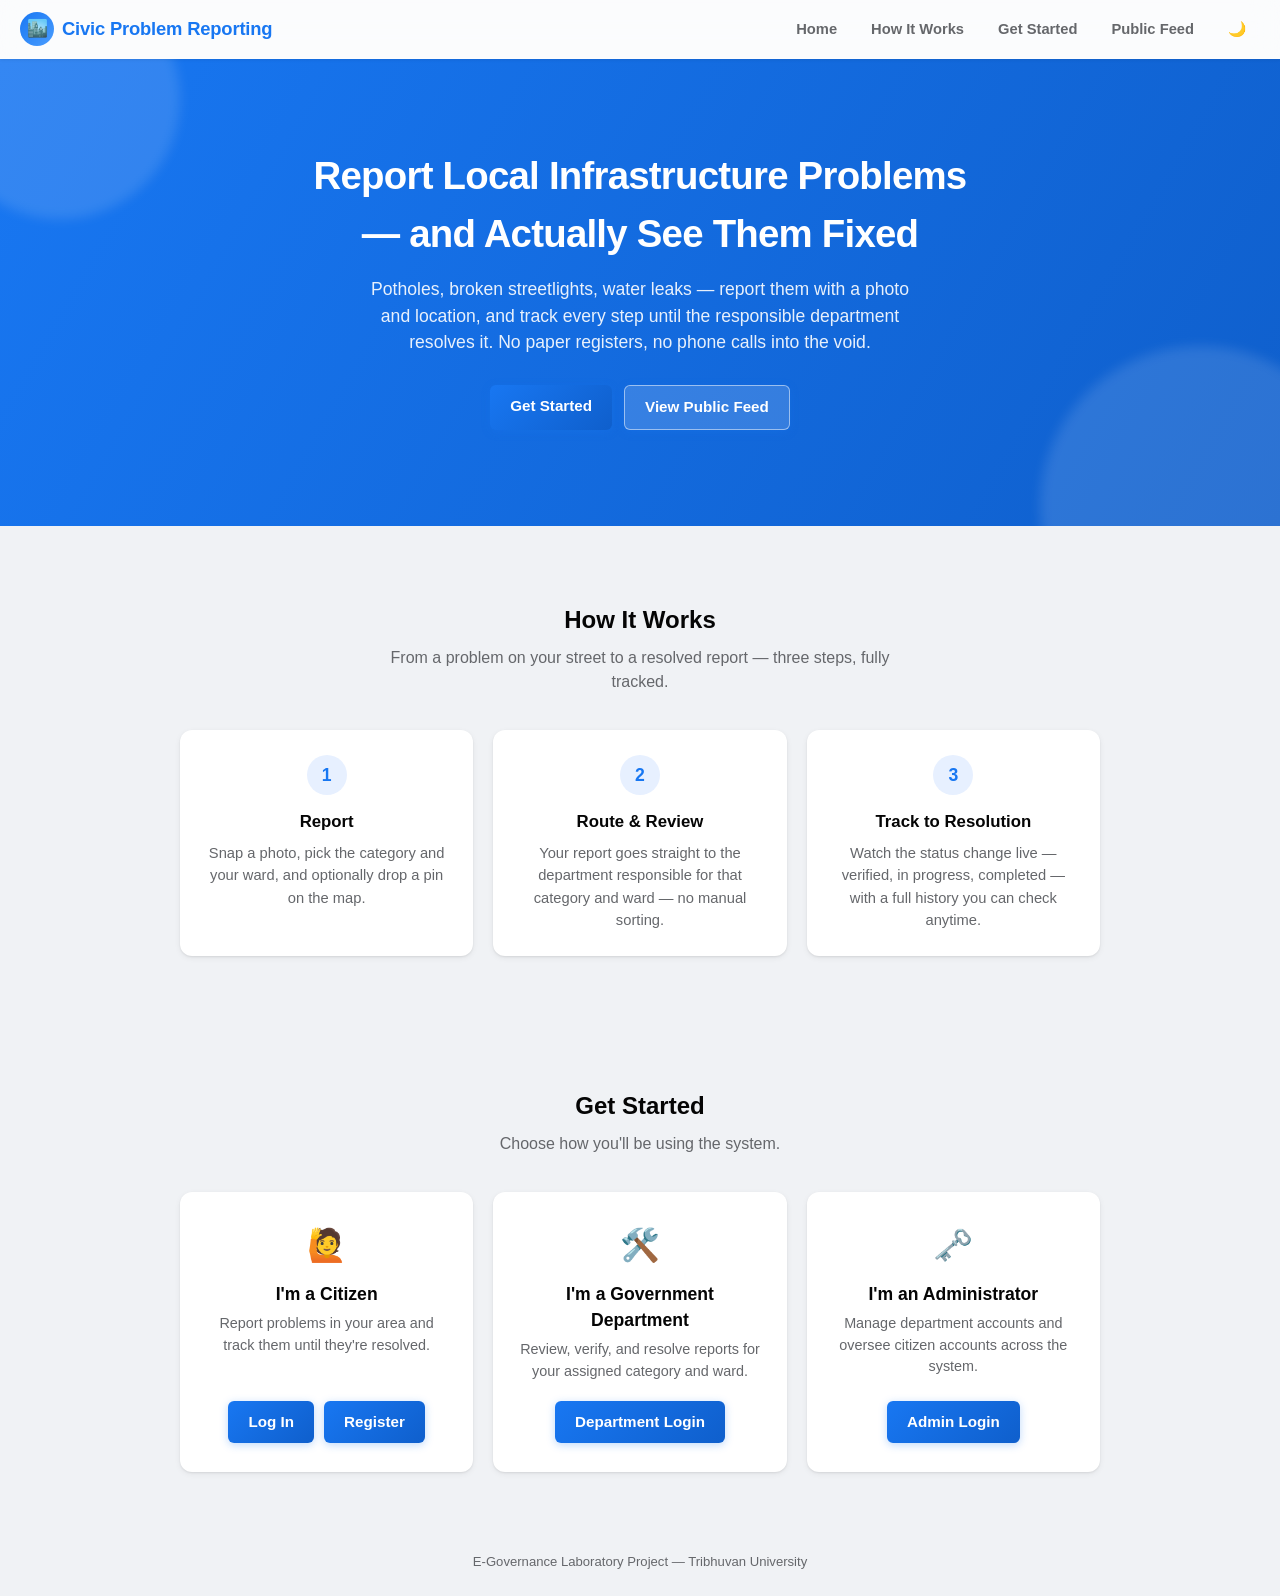
==== commit 1f8f1d1b: "Rename "Staff" to "Department" across all user-facing text The Staff/Admin login is used by governme" ====
--- a/frontend/index.html
+++ b/frontend/index.html
@@ -5,7 +5,7 @@
 <script>(function(){var t=localStorage.getItem("theme");if(t==="dark"||t==="light")document.documentElement.setAttribute("data-theme",t);})();</script>
 <meta name="viewport" content="width=device-width, initial-scale=1.0" />
 <title>Local Civic Problem Reporting System</title>
-<link rel="stylesheet" href="css/style.css?v=9" />
+<link rel="stylesheet" href="css/style.css?v=10" />
 </head>
 <body>
 
@@ -45,7 +45,7 @@
     <div class="step-card reveal reveal-stagger">
       <div class="step-num">2</div>
       <h3>Route &amp; Review</h3>
-      <p>Your report goes straight to the staff responsible for that category and ward — no manual sorting.</p>
+      <p>Your report goes straight to the department responsible for that category and ward — no manual sorting.</p>
     </div>
     <div class="step-card reveal reveal-stagger">
       <div class="step-num">3</div>
@@ -70,16 +70,16 @@
     </div>
     <div class="role-card reveal reveal-stagger">
       <div class="role-icon">🛠️</div>
-      <h3>I'm Government Staff</h3>
+      <h3>I'm a Government Department</h3>
       <p>Review, verify, and resolve reports for your assigned category and ward.</p>
       <div class="role-links">
-        <a class="btn small" href="staff-login.html">Staff Login</a>
+        <a class="btn small" href="staff-login.html">Department Login</a>
       </div>
     </div>
     <div class="role-card reveal reveal-stagger">
       <div class="role-icon">🗝️</div>
       <h3>I'm an Administrator</h3>
-      <p>Manage staff accounts and oversee citizen accounts across the system.</p>
+      <p>Manage department accounts and oversee citizen accounts across the system.</p>
       <div class="role-links">
         <a class="btn small" href="staff-login.html">Admin Login</a>
       </div>
@@ -91,7 +91,7 @@
   E-Governance Laboratory Project — Tribhuvan University
 </footer>
 
-<script src="js/api.js?v=8"></script>
-<script src="js/auth.js?v=8"></script>
+<script src="js/api.js?v=9"></script>
+<script src="js/auth.js?v=11"></script>
 </body>
 </html>
--- a/frontend/css/style.css
+++ b/frontend/css/style.css
@@ -188,6 +188,32 @@
   background: var(--blue-soft);
 }
 
+.whoami-badge {
+  font-size: 0.85rem;
+  font-weight: 600;
+  color: var(--text-muted);
+  padding: 6px 10px;
+  white-space: nowrap;
+}
+
+.modal-overlay {
+  position: fixed;
+  inset: 0;
+  background: rgba(0, 0, 0, 0.5);
+  display: flex;
+  align-items: center;
+  justify-content: center;
+  z-index: 1000;
+  padding: 16px;
+}
+
+.modal-box {
+  width: 100%;
+  max-width: 480px;
+  max-height: 90vh;
+  overflow-y: auto;
+}
+
 /* ---------- Layout ---------- */
 
 main {
